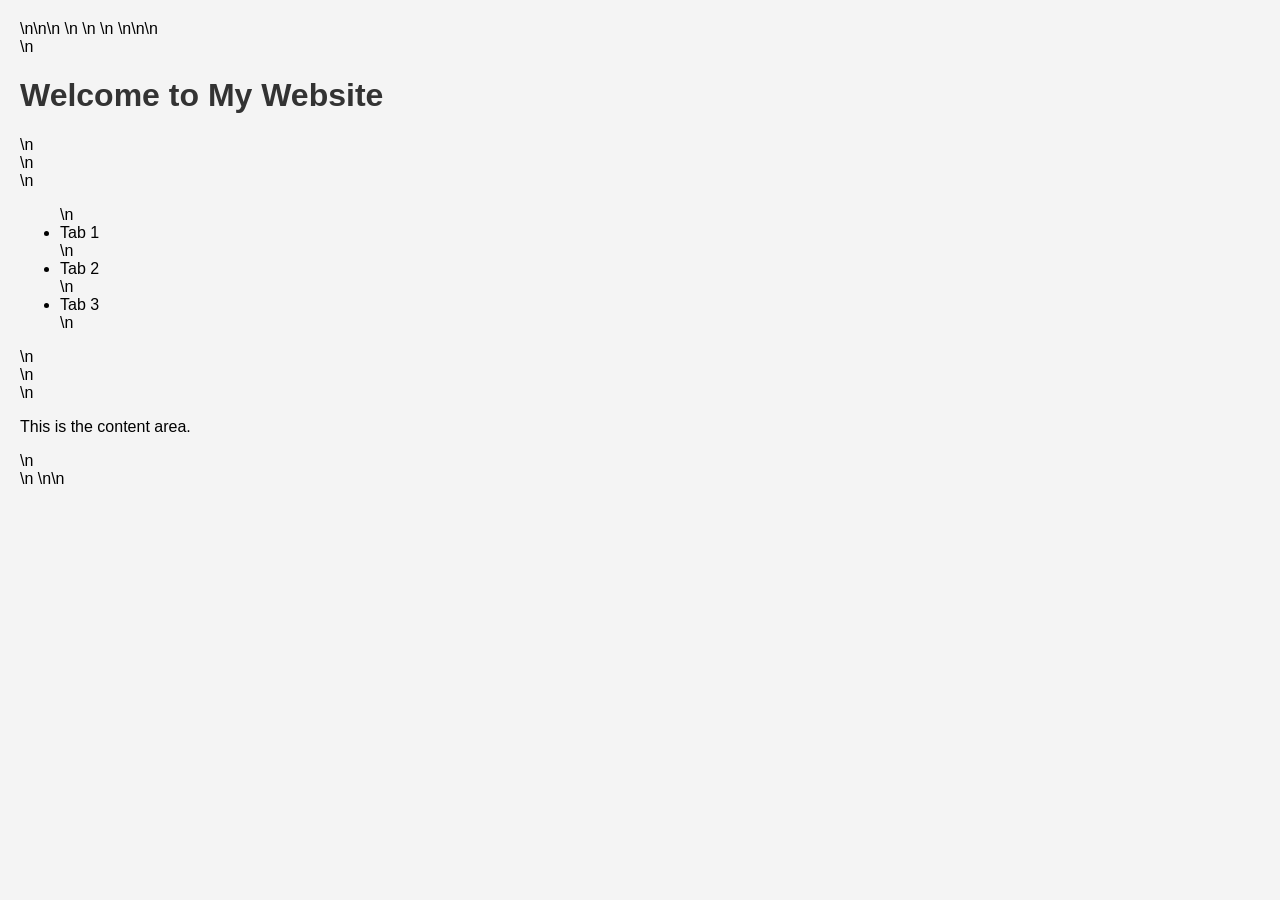
==== index.html @ a7e065dc "Create or update index.html with basic HTML structure" ====
<!DOCTYPE html>\n<html lang="en">\n<head>\n    <meta charset="UTF-8">\n    <meta name="viewport" content="width=device-width, initial-scale=1.0">\n    <link rel="stylesheet" href="css/styles.css">\n    <title>Document</title>\n</head>\n<body>\n    <header>\n        <h1>Welcome to My Website</h1>\n    </header>\n    <div id="tabs">\n        <ul>\n            <li>Tab 1</li>\n            <li>Tab 2</li>\n            <li>Tab 3</li>\n        </ul>\n    </div>\n    <div id="content">\n        <p>This is the content area.</p>\n    </div>\n    <script src="js/script.js"></script>\n</body>\n</html>
---- css/styles.css ----
/* CSS Styles Extracted from hands-fingers-idioms.html */

body {
  font-family: Arial, sans-serif;
  background-color: #f4f4f4;
  margin: 0;
  padding: 20px;
}

h1 {
  color: #333;
}

.container {
  max-width: 800px;
  margin: auto;
  background: #fff;
  padding: 20px;
  border-radius: 8px;
  box-shadow: 0 0 10px rgba(0, 0, 0, 0.1);
}

.button {
  display: inline-block;
  padding: 10px 20px;
  background: #007bff;
  color: #fff;
  text-decoration: none;
  border-radius: 5px;
  transition: background 0.3s;
}

.button:hover {
  background: #0056b3;
}

/* Add more styles as necessary */
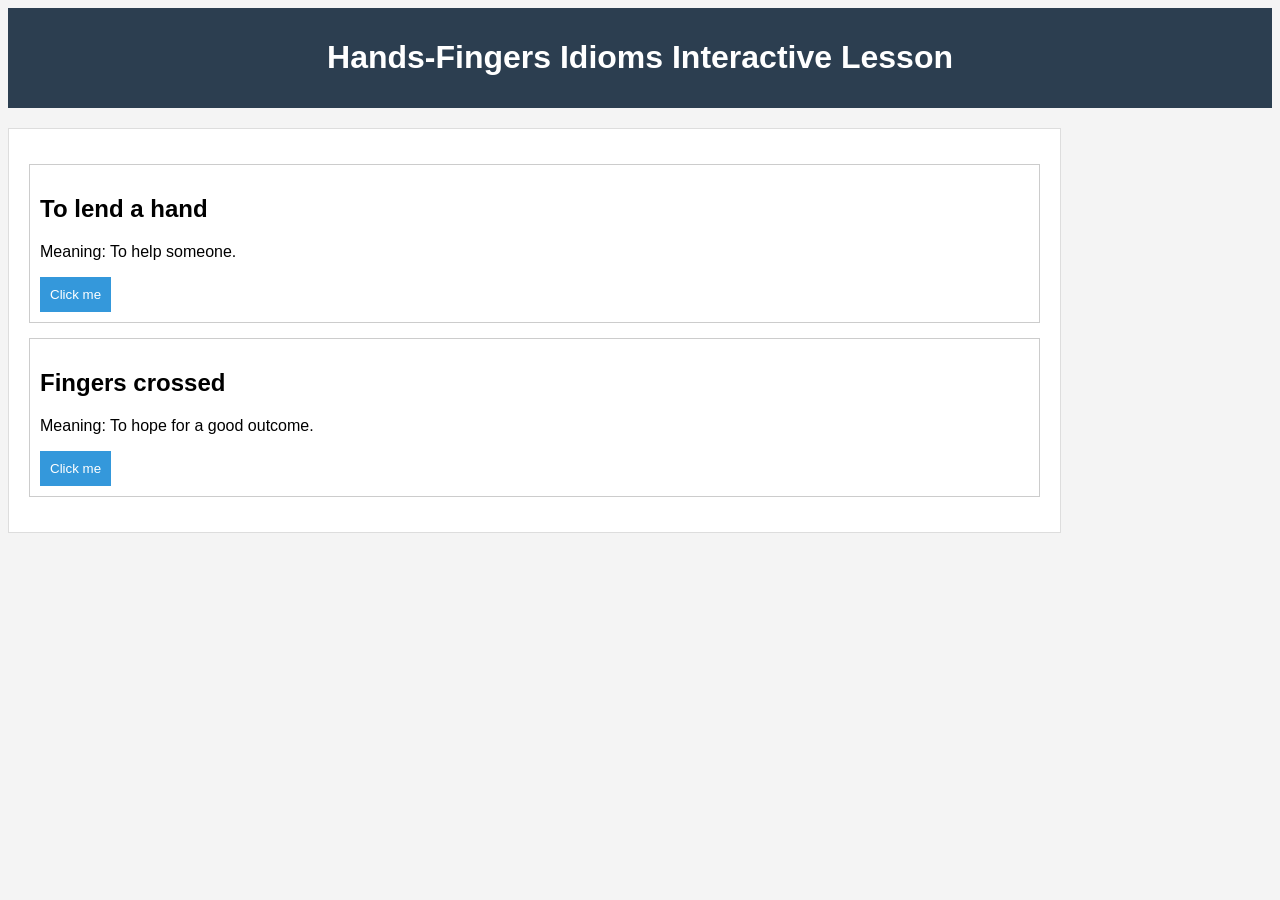
==== commit ef184f9d: "Update index.html with complete interactive lesson content" ====
--- a/index.html
+++ b/index.html
@@ -1 +1,36 @@
-<!DOCTYPE html>\n<html lang="en">\n<head>\n    <meta charset="UTF-8">\n    <meta name="viewport" content="width=device-width, initial-scale=1.0">\n    <link rel="stylesheet" href="css/styles.css">\n    <title>Document</title>\n</head>\n<body>\n    <header>\n        <h1>Welcome to My Website</h1>\n    </header>\n    <div id="tabs">\n        <ul>\n            <li>Tab 1</li>\n            <li>Tab 2</li>\n            <li>Tab 3</li>\n        </ul>\n    </div>\n    <div id="content">\n        <p>This is the content area.</p>\n    </div>\n    <script src="js/script.js"></script>\n</body>\n</html>+<html>
+<head>
+    <title>Hands-Fingers Idioms Interactive Lesson</title>
+    <style>
+        body { font-family: Arial, sans-serif; background-color: #f4f4f4; }
+        .container { width: 80%; margin: auto; overflow: hidden; }
+        header { background: #2c3e50; color: #fff; padding: 10px 0; text-align: center; }
+        #interactive-lesson { margin: 20px 0; padding: 20px; background: #fff; border: 1px solid #ddd; }
+        .idiom { margin: 15px 0; padding: 10px; border: 1px solid #ccc; }
+        button { padding: 10px; background: #3498db; color: white; border: none; cursor: pointer; }
+        button:hover { background: #2980b9; }
+    </style>
+</head>
+<body>
+    <header>
+        <h1>Hands-Fingers Idioms Interactive Lesson</h1>
+    </header>
+    <div class="container" id="interactive-lesson">
+        <div class="idiom">
+            <h2>To lend a hand</h2>
+            <p>Meaning: To help someone.</p>
+            <button onclick="alert('You clicked on To lend a hand!')">Click me</button>
+        </div>
+        <div class="idiom">
+            <h2>Fingers crossed</h2>
+            <p>Meaning: To hope for a good outcome.</p>
+            <button onclick="alert('You clicked on Fingers crossed!')">Click me</button>
+        </div>
+        <!-- Add more idioms as needed -->
+    </div>
+    <script>
+        // JavaScript for additional functionality
+        console.log('Interactive lesson loaded!');
+    </script>
+</body>
+</html>
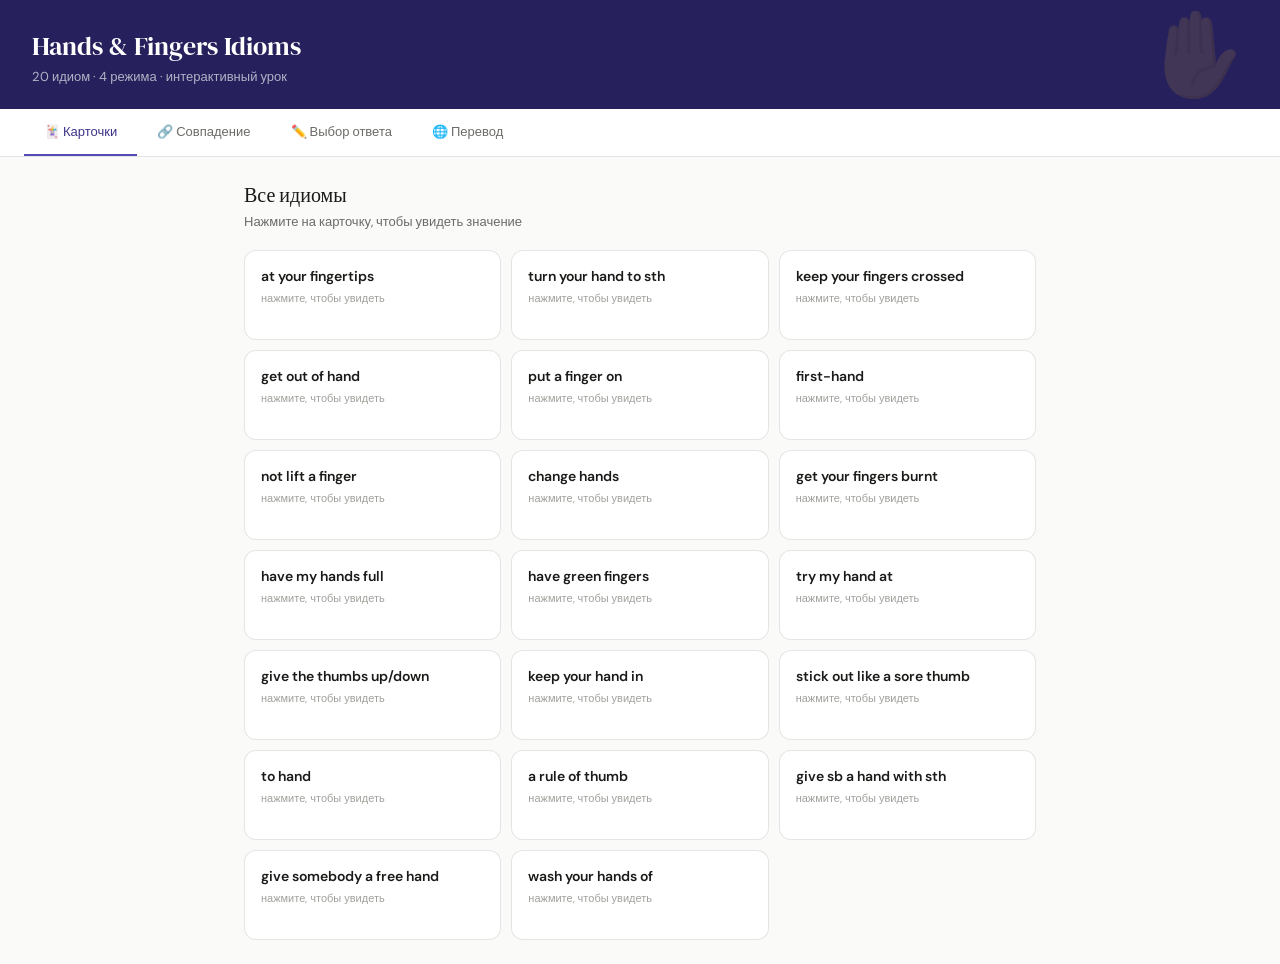
==== commit f099134b: "Refactor index.html with improved structure and styles" ====
--- a/index.html
+++ b/index.html
@@ -1,36 +1,513 @@
-<html>
+<!DOCTYPE html>
+<html lang="en">
 <head>
-    <title>Hands-Fingers Idioms Interactive Lesson</title>
-    <style>
-        body { font-family: Arial, sans-serif; background-color: #f4f4f4; }
-        .container { width: 80%; margin: auto; overflow: hidden; }
-        header { background: #2c3e50; color: #fff; padding: 10px 0; text-align: center; }
-        #interactive-lesson { margin: 20px 0; padding: 20px; background: #fff; border: 1px solid #ddd; }
-        .idiom { margin: 15px 0; padding: 10px; border: 1px solid #ccc; }
-        button { padding: 10px; background: #3498db; color: white; border: none; cursor: pointer; }
-        button:hover { background: #2980b9; }
-    </style>
+<meta charset="UTF-8">
+<meta name="viewport" content="width=device-width, initial-scale=1.0">
+<title>Hands & Fingers Idioms — Interactive Lesson</title>
+<link href="https://fonts.googleapis.com/css2?family=DM+Serif+Display:ital@0;1&family=DM+Sans:wght@400;500;600&display=swap" rel="stylesheet">
+<style>
+  :root {
+    --purple-50: #EEEDFE; --purple-100: #CECBF6; --purple-200: #AFA9EC;
+    --purple-600: #534AB7; --purple-800: #3C3489; --purple-900: #26215C;
+    --teal-50: #E1F5EE; --teal-600: #0F6E56; --teal-800: #085041;
+    --green-50: #EAF3DE; --green-600: #3B6D11; --green-200: #97C459;
+    --red-50: #FCEBEB; --red-600: #A32D2D; --red-200: #F09595;
+    --amber-50: #FAEEDA; --amber-600: #854F0B;
+    --gray-50: #F1EFE8; --gray-100: #D3D1C7; --gray-600: #5F5E5A; --gray-800: #444441;
+    --bg: #FAFAF8;
+    --card: #FFFFFF;
+    --text: #1a1a18;
+    --text-muted: #6b6b67;
+    --text-hint: #a0a09c;
+    --border: rgba(0,0,0,0.1);
+    --border-hover: rgba(0,0,0,0.2);
+    --radius: 12px;
+    --radius-sm: 8px;
+  }
+  * { box-sizing: border-box; margin: 0; padding: 0; }
+  body {
+    font-family: 'DM Sans', sans-serif;
+    background: var(--bg);
+    color: var(--text);
+    min-height: 100vh;
+  }
+
+  /* HEADER */
+  header {
+    background: var(--purple-900);
+    color: #fff;
+    padding: 28px 32px 24px;
+    position: relative;
+    overflow: hidden;
+  }
+  header::before {
+    content: '✋';
+    position: absolute;
+    right: 32px;
+    top: 50%;
+    transform: translateY(-50%);
+    font-size: 80px;
+    opacity: 0.12;
+  }
+  header h1 {
+    font-family: 'DM Serif Display', serif;
+    font-size: 26px;
+    font-weight: 400;
+    margin-bottom: 4px;
+  }
+  header p {
+    font-size: 13px;
+    opacity: 0.65;
+  }
+
+  /* TABS */
+  .tabs {
+    display: flex;
+    gap: 0;
+    background: var(--card);
+    border-bottom: 1px solid var(--border);
+    padding: 0 24px;
+    overflow-x: auto;
+  }
+  .tab {
+    padding: 14px 20px;
+    font-size: 13px;
+    font-weight: 500;
+    color: var(--text-muted);
+    cursor: pointer;
+    border-bottom: 2px solid transparent;
+    white-space: nowrap;
+    transition: all 0.15s;
+    user-select: none;
+  }
+  .tab:hover { color: var(--text); }
+  .tab.active {
+    color: var(--purple-800);
+    border-bottom-color: var(--purple-600);
+  }
+
+  /* CONTENT */
+  .content { padding: 24px; max-width: 840px; margin: 0 auto; }
+  .screen { display: none; }
+  .screen.active { display: block; }
+
+  /* CARDS GRID */
+  .cards-grid {
+    display: grid;
+    grid-template-columns: repeat(auto-fill, minmax(200px, 1fr));
+    gap: 10px;
+  }
+  .idiom-card {
+    background: var(--card);
+    border: 1px solid var(--border);
+    border-radius: var(--radius);
+    padding: 16px;
+    cursor: pointer;
+    transition: all 0.2s;
+    min-height: 90px;
+  }
+  .idiom-card:hover { border-color: var(--border-hover); box-shadow: 0 2px 8px rgba(0,0,0,0.06); }
+  .idiom-card.flipped { background: var(--purple-50); border-color: var(--purple-200); }
+  .card-idiom { font-size: 14px; font-weight: 600; color: var(--text); margin-bottom: 6px; }
+  .card-meaning { font-size: 13px; color: var(--purple-800); display: none; line-height: 1.5; }
+  .card-ru { font-size: 11px; color: var(--text-hint); margin-top: 5px; font-style: italic; }
+  .idiom-card.flipped .card-meaning { display: block; }
+  .card-hint { font-size: 11px; color: var(--text-hint); margin-top: 4px; }
+  .idiom-card.flipped .card-hint { display: none; }
+
+  /* SECTION HEADER */
+  .sec-head { margin-bottom: 20px; }
+  .sec-head h2 { font-family: 'DM Serif Display', serif; font-size: 20px; font-weight: 400; margin-bottom: 4px; }
+  .sec-head p { font-size: 13px; color: var(--text-muted); }
+
+  /* MATCH */
+  .score-bar {
+    display: flex;
+    align-items: center;
+    gap: 10px;
+    margin-bottom: 20px;
+    background: var(--card);
+    border: 1px solid var(--border);
+    border-radius: var(--radius-sm);
+    padding: 12px 16px;
+  }
+  .score-num { font-size: 28px; font-weight: 600; color: var(--purple-800); }
+  .score-lbl { font-size: 13px; color: var(--text-muted); }
+  .btn {
+    padding: 9px 18px;
+    border-radius: var(--radius-sm);
+    border: 1px solid var(--border);
+    font-size: 13px;
+    font-weight: 500;
+    cursor: pointer;
+    background: var(--card);
+    color: var(--text);
+    font-family: 'DM Sans', sans-serif;
+    transition: all 0.15s;
+  }
+  .btn:hover { background: var(--gray-50); }
+  .btn.primary { background: var(--purple-800); color: #fff; border-color: var(--purple-800); }
+  .btn.primary:hover { background: var(--purple-900); }
+  .match-grid { display: grid; grid-template-columns: 1fr 1fr; gap: 10px; }
+  .match-col { display: flex; flex-direction: column; gap: 7px; }
+  .match-item {
+    padding: 10px 14px;
+    border-radius: var(--radius-sm);
+    border: 1px solid var(--border);
+    font-size: 13px;
+    cursor: pointer;
+    background: var(--card);
+    transition: all 0.15s;
+    line-height: 1.4;
+    user-select: none;
+  }
+  .match-item:hover:not(.correct) { border-color: var(--border-hover); }
+  .match-item.selected { background: #E6F1FB; border-color: #378ADD; color: #0C447C; }
+  .match-item.correct { background: var(--green-50); border-color: var(--green-200); color: var(--green-600); pointer-events: none; }
+  .match-item.wrong { background: var(--red-50); border-color: var(--red-200); color: var(--red-600); animation: shake 0.3s; }
+  @keyframes shake { 0%,100%{transform:translateX(0)} 25%{transform:translateX(-6px)} 75%{transform:translateX(6px)} }
+
+  /* FILL */
+  .quiz-card {
+    background: var(--card);
+    border: 1px solid var(--border);
+    border-radius: var(--radius);
+    padding: 20px;
+    margin-bottom: 12px;
+  }
+  .quiz-sentence {
+    font-size: 15px;
+    line-height: 1.8;
+    margin-bottom: 14px;
+    color: var(--text);
+  }
+  .blank { color: var(--text-hint); font-style: italic; }
+  .quiz-opts { display: flex; flex-wrap: wrap; gap: 8px; }
+  .quiz-opt {
+    padding: 7px 14px;
+    border-radius: 20px;
+    border: 1px solid var(--border);
+    font-size: 13px;
+    cursor: pointer;
+    background: var(--card);
+    font-family: 'DM Sans', sans-serif;
+    transition: all 0.15s;
+  }
+  .quiz-opt:hover:not(.disabled) { border-color: var(--purple-200); background: var(--purple-50); }
+  .quiz-opt.correct { background: var(--green-50); border-color: var(--green-200); color: var(--green-600); }
+  .quiz-opt.wrong { background: var(--red-50); border-color: var(--red-200); color: var(--red-600); }
+  .quiz-opt.disabled { pointer-events: none; opacity: 0.45; }
+  .feedback {
+    font-size: 13px;
+    margin-top: 12px;
+    padding: 8px 12px;
+    border-radius: var(--radius-sm);
+    display: none;
+  }
+  .feedback.good { background: var(--green-50); color: var(--green-600); }
+  .feedback.bad { background: var(--red-50); color: var(--red-600); }
+
+  /* TRANSLATE */
+  .tr-card {
+    background: var(--card);
+    border: 1px solid var(--border);
+    border-radius: var(--radius);
+    padding: 24px;
+  }
+  .tr-prompt {
+    font-family: 'DM Serif Display', serif;
+    font-size: 20px;
+    font-weight: 400;
+    color: var(--text);
+    margin-bottom: 6px;
+    line-height: 1.4;
+  }
+  .tr-idiom-tag {
+    display: inline-block;
+    padding: 3px 10px;
+    background: var(--purple-50);
+    color: var(--purple-800);
+    border-radius: 20px;
+    font-size: 12px;
+    font-weight: 500;
+    margin-bottom: 18px;
+  }
+  .tr-input {
+    width: 100%;
+    padding: 12px 14px;
+    border-radius: var(--radius-sm);
+    border: 1px solid var(--border);
+    font-size: 14px;
+    font-family: 'DM Sans', sans-serif;
+    color: var(--text);
+    background: var(--bg);
+    resize: none;
+    outline: none;
+    transition: border-color 0.15s;
+    line-height: 1.5;
+  }
+  .tr-input:focus { border-color: var(--purple-200); background: #fff; }
+  .tr-answer {
+    font-size: 13px;
+    color: var(--text-muted);
+    margin-top: 10px;
+    padding: 10px 14px;
+    background: var(--teal-50);
+    border-radius: var(--radius-sm);
+    display: none;
+    line-height: 1.5;
+  }
+  .tr-answer strong { color: var(--teal-600); }
+  .tr-nav { display: flex; gap: 8px; align-items: center; margin-top: 16px; }
+  .tr-progress {
+    margin-left: auto;
+    font-size: 12px;
+    color: var(--text-hint);
+    background: var(--gray-50);
+    padding: 4px 10px;
+    border-radius: 20px;
+  }
+  .progress-bar-wrap { background: var(--gray-100); border-radius: 4px; height: 4px; margin-bottom: 20px; overflow: hidden; }
+  .progress-bar { height: 100%; background: var(--purple-600); border-radius: 4px; transition: width 0.3s; }
+
+  @media (max-width: 500px) {
+    .match-grid { grid-template-columns: 1fr; }
+    header h1 { font-size: 20px; }
+    .content { padding: 16px; }
+  }
+</style>
 </head>
 <body>
-    <header>
-        <h1>Hands-Fingers Idioms Interactive Lesson</h1>
-    </header>
-    <div class="container" id="interactive-lesson">
-        <div class="idiom">
-            <h2>To lend a hand</h2>
-            <p>Meaning: To help someone.</p>
-            <button onclick="alert('You clicked on To lend a hand!')">Click me</button>
-        </div>
-        <div class="idiom">
-            <h2>Fingers crossed</h2>
-            <p>Meaning: To hope for a good outcome.</p>
-            <button onclick="alert('You clicked on Fingers crossed!')">Click me</button>
-        </div>
-        <!-- Add more idioms as needed -->
+
+<header>
+  <h1>Hands &amp; Fingers Idioms</h1>
+  <p>20 идиом · 4 режима · интерактивный урок</p>
+</header>
+
+<div class="tabs">
+  <div class="tab active" onclick="switchTab('cards')">🃏 Карточки</div>
+  <div class="tab" onclick="switchTab('match')">🔗 Совпадение</div>
+  <div class="tab" onclick="switchTab('fill')">✏️ Выбор ответа</div>
+  <div class="tab" onclick="switchTab('translate')">🌐 Перевод</div>
+</div>
+
+<div class="content">
+
+  <!-- CARDS -->
+  <div id="screen-cards" class="screen active">
+    <div class="sec-head">
+      <h2>Все идиомы</h2>
+      <p>Нажмите на карточку, чтобы увидеть значение</p>
     </div>
-    <script>
-        // JavaScript for additional functionality
-        console.log('Interactive lesson loaded!');
-    </script>
+    <div class="cards-grid" id="cards-grid"></div>
+  </div>
+
+  <!-- MATCH -->
+  <div id="screen-match" class="screen">
+    <div class="sec-head">
+      <h2>Сопоставление</h2>
+      <p>Выберите идиому и её значение</p>
+    </div>
+    <div class="score-bar">
+      <div class="score-num" id="match-score">0</div>
+      <div class="score-lbl">/ <span id="match-total">8</span> пар</div>
+      <button class="btn primary" onclick="initMatch()" style="margin-left:auto;">Заново</button>
+    </div>
+    <div class="match-grid">
+      <div class="match-col" id="match-left"></div>
+      <div class="match-col" id="match-right"></div>
+    </div>
+  </div>
+
+  <!-- FILL -->
+  <div id="screen-fill" class="screen">
+    <div class="sec-head">
+      <h2>Выберите правильный ответ</h2>
+      <p>Вставьте подходящую идиому в предложение</p>
+    </div>
+    <div id="fill-container"></div>
+    <button class="btn primary" onclick="initFill()">Новые вопросы</button>
+  </div>
+
+  <!-- TRANSLATE -->
+  <div id="screen-translate" class="screen">
+    <div class="sec-head">
+      <h2>Практика перевода</h2>
+      <p>Переведите фразу на английский, используя нужную идиому</p>
+    </div>
+    <div class="progress-bar-wrap"><div class="progress-bar" id="tr-bar" style="width:5%"></div></div>
+    <div id="translate-wrap"></div>
+  </div>
+
+</div>
+
+<script>
+const idioms = [
+  { idiom: "at your fingertips", meaning: "easily available", ru: "под рукой, в лёгком доступе" },
+  { idiom: "turn your hand to sth", meaning: "start a different type of work", ru: "взяться за другое дело" },
+  { idiom: "keep your fingers crossed", meaning: "hope for good luck", ru: "держать кулаки, желать удачи" },
+  { idiom: "get out of hand", meaning: "become uncontrollable", ru: "выйти из-под контроля" },
+  { idiom: "put a finger on", meaning: "identify exactly", ru: "точно определить" },
+  { idiom: "first-hand", meaning: "from direct experience", ru: "из первых уст" },
+  { idiom: "not lift a finger", meaning: "do nothing to help", ru: "и пальцем не пошевелить" },
+  { idiom: "change hands", meaning: "be sold to new owner", ru: "сменить владельца" },
+  { idiom: "get your fingers burnt", meaning: "suffer from a risky action", ru: "обжечься, поплатиться за риск" },
+  { idiom: "have my hands full", meaning: "be very busy", ru: "быть очень занятым" },
+  { idiom: "have green fingers", meaning: "good at gardening", ru: "иметь золотые руки в садоводстве" },
+  { idiom: "try my hand at", meaning: "attempt something new", ru: "попробовать свои силы" },
+  { idiom: "give the thumbs up/down", meaning: "approve or reject", ru: "одобрить / отклонить" },
+  { idiom: "keep your hand in", meaning: "maintain a skill", ru: "поддерживать навык" },
+  { idiom: "stick out like a sore thumb", meaning: "be very noticeable", ru: "бросаться в глаза" },
+  { idiom: "to hand", meaning: "nearby and available", ru: "под рукой, рядом" },
+  { idiom: "a rule of thumb", meaning: "general principle", ru: "практическое правило" },
+  { idiom: "give sb a hand with sth", meaning: "help someone", ru: "помочь кому-то с чем-то" },
+  { idiom: "give somebody a free hand", meaning: "give complete freedom", ru: "дать полную свободу действий" },
+  { idiom: "wash your hands of", meaning: "refuse responsibility", ru: "умыть руки" },
+];
+
+const sentences = [
+  { text: "All the information is ___ — just open the app.", answer: "at your fingertips", opts: ["at your fingertips","get out of hand","change hands","to hand"] },
+  { text: "The party started to ___ so the parents stepped in.", answer: "get out of hand", opts: ["get out of hand","not lift a finger","have green fingers","first-hand"] },
+  { text: "I couldn't ___ exactly what was bothering me.", answer: "put a finger on", opts: ["put a finger on","turn my hand to","keep my hand in","wash my hands of"] },
+  { text: "She wants to ___ ceramics this autumn.", answer: "try her hand at", opts: ["try her hand at","give a free hand","stick out like a sore thumb","get her fingers burnt"] },
+  { text: "As ___ , drink eight glasses of water a day.", answer: "a rule of thumb", opts: ["a rule of thumb","first-hand","to hand","a sore thumb"] },
+  { text: "He ___ while the rest of the team worked overtime.", answer: "didn't lift a finger", opts: ["didn't lift a finger","had green fingers","washed his hands of","gave the thumbs up"] },
+  { text: "The company ___ twice before they finally settled.", answer: "changed hands", opts: ["changed hands","kept fingers crossed","got out of hand","turned hand to"] },
+  { text: "I ___ during the job interview. It went well!", answer: "kept my fingers crossed", opts: ["kept my fingers crossed","washed my hands","turned my hand","gave the thumbs down"] },
+  { text: "He ___ with that risky investment last year.", answer: "got his fingers burnt", opts: ["got his fingers burnt","had his hands full","had green fingers","gave a free hand"] },
+  { text: "She ___ — every plant in her garden thrives.", answer: "has green fingers", opts: ["has green fingers","has her hands full","sticks out like a sore thumb","turns her hand to"] },
+];
+
+const translateData = [
+  { ru: "Вся информация у тебя под рукой.", idiom: "at your fingertips", en: "All the information is at your fingertips." },
+  { ru: "Она умеет браться за разные дела.", idiom: "turn your hand to sth", en: "She can turn her hand to anything." },
+  { ru: "Держу кулаки — надеюсь, всё получится!", idiom: "keep your fingers crossed", en: "Keep your fingers crossed — I hope it works!" },
+  { ru: "Ситуация вышла из-под контроля.", idiom: "get out of hand", en: "The situation got out of hand." },
+  { ru: "Я не могу точно определить проблему.", idiom: "put a finger on", en: "I can't put my finger on the problem." },
+  { ru: "Я узнал об этом непосредственно.", idiom: "first-hand", en: "I heard about it first-hand." },
+  { ru: "Он и пальцем не пошевелил, чтобы помочь.", idiom: "not lift a finger", en: "He didn't lift a finger to help." },
+  { ru: "Кафе сменило владельца.", idiom: "change hands", en: "The café has changed hands." },
+  { ru: "Она обожглась на этой сделке.", idiom: "get your fingers burnt", en: "She got her fingers burnt on that deal." },
+  { ru: "Я очень занят прямо сейчас.", idiom: "have my hands full", en: "I have my hands full right now." },
+  { ru: "У него золотые руки в садоводстве.", idiom: "have green fingers", en: "He has green fingers." },
+  { ru: "Я хочу попробовать свои силы в рисовании.", idiom: "try my hand at", en: "I want to try my hand at painting." },
+  { ru: "Они одобрили новый план.", idiom: "give the thumbs up/down", en: "They gave the thumbs up to the new plan." },
+  { ru: "Она продолжает практиковаться, чтобы не терять форму.", idiom: "keep your hand in", en: "She practises to keep her hand in." },
+  { ru: "В той одежде он очень выделялся.", idiom: "stick out like a sore thumb", en: "In that outfit, he stuck out like a sore thumb." },
+  { ru: "Держи ручку под рукой.", idiom: "to hand", en: "Keep a pen to hand." },
+  { ru: "Как правило, лучше сохранять работу почаще.", idiom: "a rule of thumb", en: "As a rule of thumb, save your work often." },
+  { ru: "Ты не поможешь мне с этим?", idiom: "give sb a hand with sth", en: "Could you give me a hand with this?" },
+  { ru: "Ей дали полную свободу действий.", idiom: "give somebody a free hand", en: "They gave her a free hand." },
+  { ru: "Он умыл руки и отказался от ответственности.", idiom: "wash your hands of", en: "He washed his hands of the whole affair." },
+];
+
+function shuffle(a) {
+  const b = [...a];
+  for(let i=b.length-1;i>0;i--){const j=Math.floor(Math.random()*(i+1));[b[i],b[j]]=[b[j],b[i]];}
+  return b;
+}
+
+function switchTab(name) {
+  const names = ['cards','match','fill','translate'];
+  document.querySelectorAll('.tab').forEach((t,i)=>t.classList.toggle('active', names[i]===name));
+  document.querySelectorAll('.screen').forEach(s=>s.classList.remove('active'));
+  document.getElementById('screen-'+name).classList.add('active');
+}
+
+// CARDS
+function initCards() {
+  document.getElementById('cards-grid').innerHTML = idioms.map((d,i)=>`
+    <div class="idiom-card" id="card-${i}" onclick="this.classList.toggle('flipped')">
+      <div class="card-idiom">${d.idiom}</div>
+      <div class="card-meaning">${d.meaning}<div class="card-ru">${d.ru}</div></div>
+      <div class="card-hint">нажмите, чтобы увидеть</div>
+    </div>`).join('');
+}
+
+// MATCH
+let matchSelected = null, matchScore = 0;
+let _matchPairs = {};
+function initMatch() {
+  matchSelected = null; matchScore = 0;
+  document.getElementById('match-score').textContent = 0;
+  const subset = shuffle(idioms).slice(0,8);
+  document.getElementById('match-total').textContent = subset.length;
+  const rights = shuffle(subset.map(d=>d.meaning));
+  _matchPairs = Object.fromEntries(subset.map(d=>[d.idiom,d.meaning]));
+  document.getElementById('match-left').innerHTML = subset.map((d,i)=>
+    `<div class="match-item" id="ml-${i}" data-val="${d.idiom}" data-type="left" onclick="matchClick(this)">${d.idiom}</div>`).join('');
+  document.getElementById('match-right').innerHTML = rights.map((m,i)=>
+    `<div class="match-item" id="mr-${i}" data-val="${m}" data-type="right" onclick="matchClick(this)">${m}</div>`).join('');
+}
+function matchClick(el) {
+  if(el.classList.contains('correct')) return;
+  if(matchSelected && matchSelected===el) { el.classList.remove('selected'); matchSelected=null; return; }
+  if(matchSelected && matchSelected.dataset.type===el.dataset.type) {
+    matchSelected.classList.remove('selected'); matchSelected=el; el.classList.add('selected'); return;
+  }
+  if(!matchSelected) { matchSelected=el; el.classList.add('selected'); return; }
+  const a=matchSelected, b=el;
+  const idiom = a.dataset.type==='left'?a.dataset.val:b.dataset.val;
+  const meaning = a.dataset.type==='right'?a.dataset.val:b.dataset.val;
+  if(_matchPairs[idiom]===meaning) {
+    a.classList.remove('selected'); b.classList.remove('selected');
+    a.classList.add('correct'); b.classList.add('correct');
+    matchScore++; document.getElementById('match-score').textContent=matchScore;
+  } else {
+    a.classList.add('wrong'); b.classList.add('wrong');
+    setTimeout(()=>{ a.classList.remove('wrong','selected'); b.classList.remove('wrong','selected'); },600);
+  }
+  matchSelected=null;
+}
+
+// FILL
+function initFill() {
+  const qs = shuffle([...sentences]).slice(0,5);
+  document.getElementById('fill-container').innerHTML = qs.map((q,i)=>`
+    <div class="quiz-card" id="fq-${i}">
+      <div class="quiz-sentence">${q.text.replace('___','<span class="blank">___</span>')}</div>
+      <div class="quiz-opts">${shuffle(q.opts).map(o=>`
+        <button class="quiz-opt" data-q="${i}" data-ans="${q.answer}" data-val="${o}" onclick="checkFill(this)">${o}</button>`).join('')}
+      </div>
+      <div class="feedback" id="fb-${i}"></div>
+    </div>`).join('');
+}
+function checkFill(btn) {
+  const i = btn.dataset.q;
+  const correct = btn.dataset.ans===btn.dataset.val;
+  btn.classList.add(correct?'correct':'wrong');
+  document.querySelectorAll(`[data-q="${i}"]`).forEach(b=>b.classList.add('disabled'));
+  const fb = document.getElementById('fb-'+i);
+  fb.style.display='block';
+  fb.className='feedback '+(correct?'good':'bad');
+  fb.textContent = correct ? '✓ Правильно!' : `✗ Правильный ответ: ${btn.dataset.ans}`;
+}
+
+// TRANSLATE
+let trIdx = 0;
+function initTranslate() { trIdx=0; renderTranslate(); }
+function renderTranslate() {
+  const d = translateData[trIdx];
+  const pct = Math.round(((trIdx+1)/translateData.length)*100);
+  document.getElementById('tr-bar').style.width = pct+'%';
+  document.getElementById('translate-wrap').innerHTML = `
+    <div class="tr-card">
+      <div class="tr-prompt">${d.ru}</div>
+      <div class="tr-idiom-tag">${d.idiom}</div>
+      <textarea class="tr-input" id="tr-input" rows="2" placeholder="Введите перевод на английском..."></textarea>
+      <div class="tr-answer" id="tr-answer">Образец: <strong>${d.en}</strong></div>
+      <div class="tr-nav">
+        <button class="btn" onclick="showTrAnswer()">Показать ответ</button>
+        <button class="btn primary" onclick="nextTranslate()">Следующая →</button>
+        <span class="tr-progress">${trIdx+1} / ${translateData.length}</span>
+      </div>
+    </div>`;
+}
+function showTrAnswer() { document.getElementById('tr-answer').style.display='block'; }
+function nextTranslate() { trIdx=(trIdx+1)%translateData.length; renderTranslate(); }
+
+// INIT
+initCards(); initMatch(); initFill(); initTranslate();
+</script>
 </body>
-</html>+</html>
